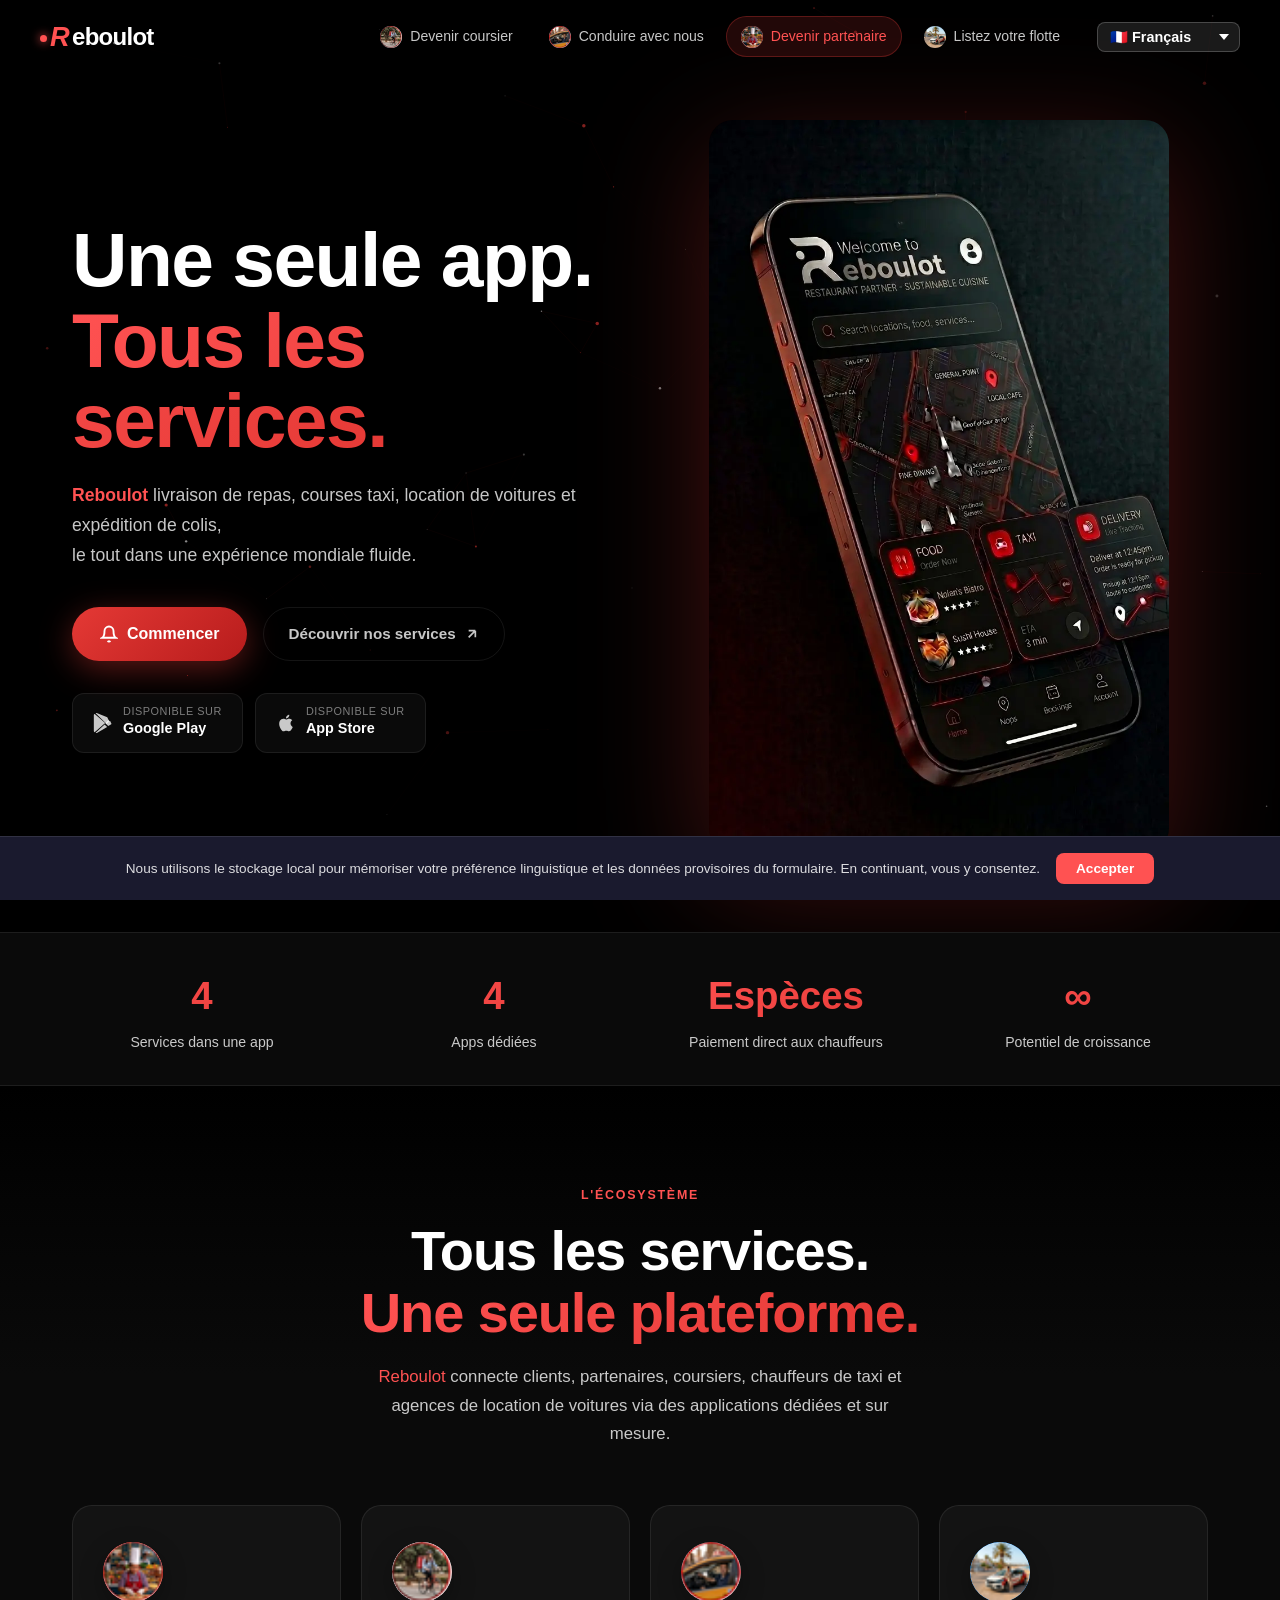
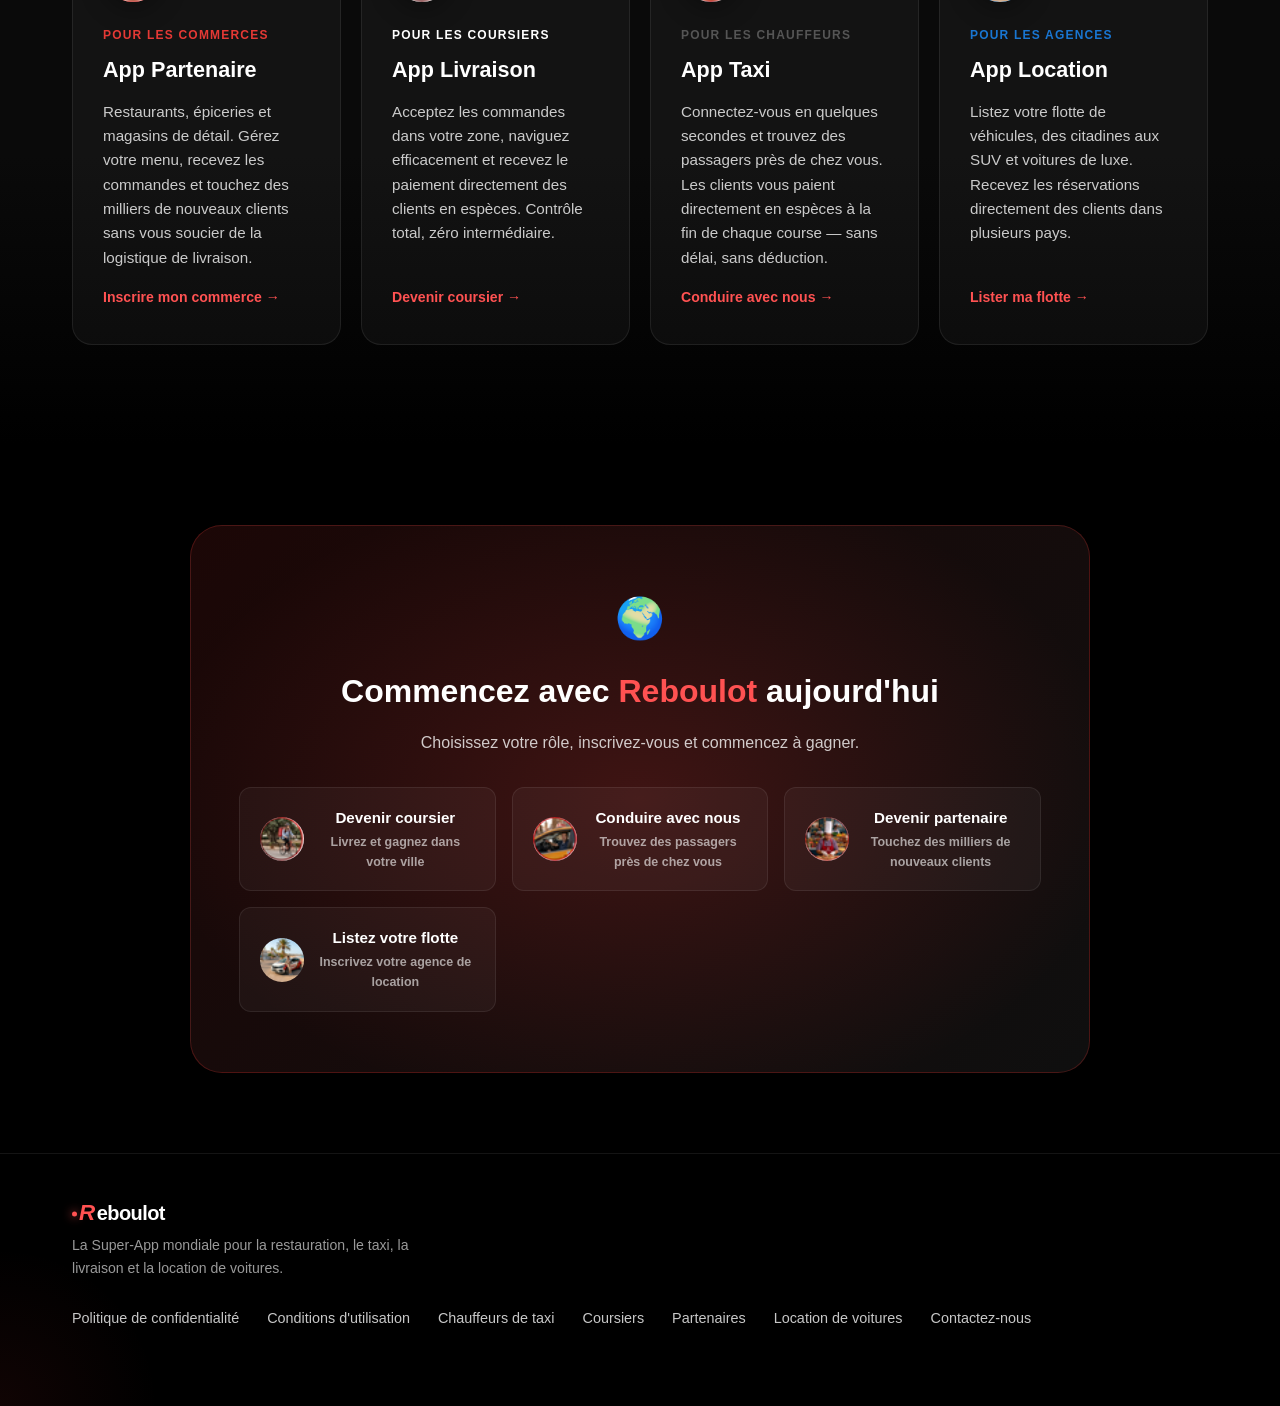
==== index.html @ 16edd92e "initial" ====
<!DOCTYPE html>
<html lang="fr" dir="ltr">

<head>
    <script>
        (function() {
            const urlParams = new URLSearchParams(window.location.search);
            const urlLang = urlParams.get('lang');
            const lang = urlLang || localStorage.getItem('reboulot_lang') || 'fr';
            document.documentElement.lang = lang;
            document.documentElement.dir = lang === 'ar' ? 'rtl' : 'ltr';
        })();
    </script>
    <meta charset="UTF-8" />
    <meta name="viewport" content="width=device-width, initial-scale=1.0" />
    <title data-i18n="page_title_index">Reboulot Food, Taxi, Delivery &amp; Car Rental Super-App</title>
    <meta name="description" data-i18n="meta_desc_index"
        content="Reboulot The global super-app for food delivery, taxi rides, car rental and parcel shipping. Join as a driver, partner or rental agency today." />
    <meta name="keywords" content="Reboulot, super app, food delivery, taxi, car rental, shipping, driver, partner, rental agency" />
    <meta property="og:title" data-i18n="page_title_index" content="Reboulot Food, Taxi, Delivery &amp; Car Rental Super-App" />
    <meta property="og:description" data-i18n="meta_desc_index" content="The global super-app for food delivery, taxi rides, car rental and parcel shipping." />
    <meta property="og:type" content="website" />
    <link rel="preconnect" href="https://fonts.googleapis.com" />
    <link rel="preconnect" href="https://fonts.gstatic.com" crossorigin />
    <link
        href="https://fonts.googleapis.com/css2?family=Outfit:wght@300;400;500;600;700;800;900&family=Inter:wght@300;400;500;600&family=Tajawal:wght@300;400;500;700;800;900&display=swap"
        rel="stylesheet" />
    <link rel="stylesheet" href="style.css" />
    <link rel="icon" type="image/svg+xml" href="favicon.svg" />
    <link rel="canonical" href="https://reboulot.com/" />
    <link rel="alternate" hreflang="fr" href="https://reboulot.com/?lang=fr" />
    <link rel="alternate" hreflang="en" href="https://reboulot.com/?lang=en" />
    <link rel="alternate" hreflang="ar" href="https://reboulot.com/?lang=ar" />
    <link rel="alternate" hreflang="de" href="https://reboulot.com/?lang=de" />
    <link rel="alternate" hreflang="it" href="https://reboulot.com/?lang=it" />
    <link rel="alternate" hreflang="es" href="https://reboulot.com/?lang=es" />
    <link rel="alternate" hreflang="pl" href="https://reboulot.com/?lang=pl" />
    <link rel="alternate" hreflang="nl" href="https://reboulot.com/?lang=nl" />
    <link rel="alternate" hreflang="sv" href="https://reboulot.com/?lang=sv" />
    <link rel="alternate" hreflang="pt" href="https://reboulot.com/?lang=pt" />
    <meta property="og:image" content="https://reboulot.com/og-image.svg" />
    <meta name="twitter:card" content="summary_large_image" />
    <meta http-equiv="Content-Security-Policy" content="default-src 'self'; script-src 'self' https://unpkg.com 'unsafe-inline'; style-src 'self' https://fonts.googleapis.com https://unpkg.com 'unsafe-inline'; font-src 'self' https://fonts.gstatic.com; img-src 'self' data: https://*.tile.openstreetmap.org; connect-src 'self' https://registration-backend.dsridha.workers.dev; frame-src 'none'; object-src 'none'; base-uri 'self'" />
    <script type="application/ld+json">
    {
      "@context": "https://schema.org",
      "@type": "Organization",
      "name": "Reboulot",
      "description": "The global super-app for food delivery, taxi rides, car rental and parcel shipping.",
      "url": "https://reboulot.com/",
      "sameAs": []
    }
    </script>
</head>

<body>
  <div id="cookie-banner" class="cookie-banner" role="dialog" aria-label="Cookie consent">
    <span data-i18n="cookie_text">We use localStorage to remember your language preference and draft form data. By continuing, you consent to this.</span>
    <button id="cookie-accept" class="cookie-btn" data-i18n="cookie_btn">Accept</button>
  </div>
    <canvas id="bg-canvas" aria-hidden="true"></canvas>

    <!-- Navbar -->
    <nav class="navbar" id="navbar">
        <div class="nav-inner">
            <div class="nav-logo">
                <span class="logo-dot"></span><span class="logo-r">R</span><span class="logo-rest">eboulot</span>
            </div>

            <div class="nav-links" id="nav-links">
                <a href="register-delivery.html" class="nav-link">
                    <img src="icon_delivery_real.webp" alt="Courier icon" class="nav-icon"> <span data-i18n="nav_courier">Become a
                        Courier</span>
                </a>
                <a href="register-taxi.html" class="nav-link">
                    <img src="icon_taxi_real.webp" alt="Taxi icon" class="nav-icon"> <span data-i18n="nav_driver">Drive with
                        Us</span>
                </a>
                <a href="register-partner.html" class="nav-link nav-link-cta">
                    <img src="icon_partner_real.webp" alt="Partner icon" class="nav-icon"> <span data-i18n="nav_partner">Partner
                        with Us</span>
                </a>
                <a href="register-car-rental.html" class="nav-link">
                    <img src="icon_car_rental_real.webp" alt="Car Rental icon" class="nav-icon"> <span data-i18n="nav_carrental">List Your Fleet</span>
                </a>
                <select id="lang-select" class="lang-select"></select>
            </div>

            <button class="nav-hamburger" id="nav-hamburger" aria-label="Toggle menu">
                <span></span><span></span><span></span>
            </button>
        </div>
        <div class="nav-mobile" id="nav-mobile">
            <a href="register-delivery.html"><img src="icon_delivery_real.webp" alt="Courier icon" class="nav-icon"> <span
                    data-i18n="nav_courier">Become a Courier</span></a>
            <a href="register-taxi.html"><img src="icon_taxi_real.webp" alt="Taxi icon" class="nav-icon"> <span
                    data-i18n="nav_driver">Drive with Us</span></a>
            <a href="register-partner.html"><img src="icon_partner_real.webp" alt="Partner icon" class="nav-icon"> <span
                    data-i18n="nav_partner">Partner with Us</span></a>
            <a href="register-car-rental.html"><img src="icon_car_rental_real.webp" alt="Car Rental icon" class="nav-icon"> <span
                    data-i18n="nav_carrental">List Your Fleet</span></a>
            <div class="lang-mobile-bar">
                <select id="lang-select-mobile" class="lang-select"></select>
            </div>
        </div>
    </nav>

    <!-- Hero -->
    <section class="hero" id="hero">
        <div class="hero-content">
            <h1 class="hero-title">
                <span data-i18n="hero_title1">One App.</span><br />
                <span class="gradient-text" data-i18n="hero_title2">Every Service.</span>
            </h1>
            <p class="hero-subtitle" data-i18n="hero_sub">
                <strong>Reboulot</strong> food delivery, taxi rides, car rental &amp; parcel shipping,<br class="break-lg" />
                all in one seamless global experience.
            </p>

            <div class="cta-group">
                <a href="#join" class="btn-primary">
                    <svg width="18" height="18" viewBox="0 0 24 24" fill="none" stroke="currentColor"
                        stroke-width="2.5">
                        <path d="M18 8A6 6 0 006 8c0 7-3 9-3 9h18s-3-2-3-9" />
                        <path d="M13.73 21a2 2 0 01-3.46 0" />
                    </svg>
                    <span data-i18n="hero_cta1">Get Started</span>
                </a>
                <a href="#services" class="btn-ghost">
                    <span data-i18n="hero_cta2">Explore Services</span>
                    <svg width="16" height="16" viewBox="0 0 24 24" fill="none" stroke="currentColor"
                        stroke-width="2.5">
                        <path d="M7 17L17 7M17 7H7M17 7v10" />
                    </svg>
                </a>
            </div>

            <div class="store-badges">
                <div class="store-badge coming">
                    <svg width="20" height="20" viewBox="0 0 24 24" fill="currentColor">
                        <path
                            d="M3.18 23.76c.3.17.63.24.97.24.34 0 .69-.09 1.01-.28L17 16.94l-3.07-3.07-10.75 9.89zM21.4 10.63l-3.13-1.8-3.43 3.43 3.43 3.43 3.14-1.82c.9-.52.9-1.72 0-2.24z" />
                        <path d="M2.04 1.26A1.02 1.02 0 001 2.3v19.4c0 .65.37 1.2.9 1.5L14.63 12 2.04 1.26z" />
                        <path
                            d="M17.1 5.03L5.16.28C4.84.09 4.5 0 4.15 0c-.34 0-.67.07-.97.24L16.34 13.06 19.41 10l-2.31-4.97z" />
                    </svg>
                    <div><small data-i18n="hero_store">Available on</small><strong>Google Play</strong></div>
                </div>
                <div class="store-badge coming">
                    <svg width="20" height="20" viewBox="0 0 24 24" fill="currentColor">
                        <path
                            d="M18.71 19.5c-.83 1.24-1.71 2.45-3.05 2.47-1.34.03-1.77-.79-3.29-.79-1.53 0-2 .77-3.27.82-1.31.05-2.3-1.32-3.14-2.53C4.25 17 2.94 12.45 4.7 9.39c.87-1.52 2.43-2.48 4.12-2.51 1.28-.02 2.5.87 3.29.87.78 0 2.26-1.07 3.8-.91.65.03 2.47.26 3.64 1.98-.09.06-2.17 1.28-2.15 3.81.03 3.02 2.65 4.03 2.68 4.04-.03.07-.42 1.44-1.38 2.83M13 3.5c.73-.83 1.94-1.46 2.94-1.5.13 1.17-.34 2.35-1.04 3.19-.69.85-1.83 1.51-2.95 1.42-.15-1.15.41-2.35 1.05-3.11z" />
                    </svg>
                    <div><small data-i18n="hero_store">Available on</small><strong>App Store</strong></div>
                </div>
            </div>
        </div>

        <div class="hero-visual">
            <div class="hero-mockup-wrap">
                <img src="app_mockup.webp" alt="Reboulot App" class="hero-mockup-img" loading="eager" />
                <div class="phone-glow"></div>
            </div>
        </div>
    </section>

    <!-- Stats Bar -->
    <div class="stats-bar">
        <div class="stats-inner">
            <div class="stat-item">
                <div class="stat-number" data-i18n="stat_1_val">4</div>
                <div class="stat-label" data-i18n="stat_1_lbl">Services in One App</div>
            </div>
            <div class="stat-item">
                <div class="stat-number" data-i18n="stat_2_val">4</div>
                <div class="stat-label" data-i18n="stat_2_lbl">Dedicated Apps</div>
            </div>
            <div class="stat-item">
                <div class="stat-number" data-i18n="stat_3_val">Cash</div>
                <div class="stat-label" data-i18n="stat_3_lbl">Direct Payment to Drivers</div>
            </div>
            <div class="stat-item">
                <div class="stat-number" data-i18n="stat_4_val">∞</div>
                <div class="stat-label" data-i18n="stat_4_lbl">Growth Potential</div>
            </div>
        </div>
    </div>

    <!-- Services Section -->
    <section class="services" id="services">
        <div class="section-inner">
            <div class="section-label" data-i18n="eco_label">The Ecosystem</div>
            <h2 class="section-title"><span data-i18n="eco_title1">All Services.</span><br /><span
                    class="gradient-text" data-i18n="eco_title2">One Platform.</span></h2>
            <p class="section-subtitle" data-i18n="eco_sub">Reboulot connects customers, partners, couriers, taxi drivers and car rental agencies
                through dedicated, purpose-built applications.</p>

            <div class="services-grid">
                <div class="service-block" id="svc-partner">
                    <div class="service-icon-wrap">
                        <img src="icon_partner_real.webp" alt="Reboulot Partner App" class="service-icon-img" loading="lazy">
                    </div>
                    <div class="service-tag" data-i18n="eco_tag_partner">For Businesses</div>
                    <h3 data-i18n="eco_app_partner">Partner App</h3>
                    <p data-i18n="eco_desc_partner">Restaurants, grocery stores and retail shops. Manage your menu,
                        receive orders and reach thousands of new customers without worrying about delivery logistics.
                    </p>
                    <a href="register-partner.html" class="service-cta" data-i18n="eco_cta_partner">Register your store
                        →</a>
                </div>

                <div class="service-block" id="svc-delivery">
                    <div class="service-icon-wrap">
                        <img src="icon_delivery_real.webp" alt="Reboulot Delivery App" class="service-icon-img" loading="lazy">
                    </div>
                    <div class="service-tag" data-i18n="eco_tag_courier">For Couriers</div>
                    <h3 data-i18n="eco_app_courier">Delivery App</h3>
                    <p data-i18n="eco_desc_courier">Accept delivery orders in your zone, navigate efficiently and
                        collect payment directly from customers in cash. Full control, zero middleman.</p>
                    <a href="register-delivery.html" class="service-cta" data-i18n="eco_cta_courier">Become a courier
                        →</a>
                </div>

                <div class="service-block" id="svc-taxi">
                    <div class="service-icon-wrap">
                        <img src="icon_taxi_real.webp" alt="Reboulot Taxi App" class="service-icon-img" loading="lazy">
                    </div>
                    <div class="service-tag" data-i18n="eco_tag_taxi">For Drivers</div>
                    <h3 data-i18n="eco_app_taxi">Taxi App</h3>
                    <p data-i18n="eco_desc_taxi">Go online in seconds and connect with passengers nearby. Riders pay you
                        directly in cash at the end of each trip no delays, no deductions.</p>
                    <a href="register-taxi.html" class="service-cta" data-i18n="eco_cta_taxi">Drive with us →</a>
                </div>

                <div class="service-block" id="svc-car-rental">
                    <div class="service-icon-wrap">
                        <img src="icon_car_rental_real.webp" alt="Reboulot Rental App" class="service-icon-img" loading="lazy">
                    </div>
                    <div class="service-tag" data-i18n="eco_tag_carrental">For Agencies</div>
                    <h3 data-i18n="eco_app_carrental">Rental App</h3>
                    <p data-i18n="eco_desc_carrental">List your fleet of vehicles from city cars to SUVs and luxury. Receive bookings directly from customers across multiple countries.</p>
                    <a href="register-car-rental.html" class="service-cta" data-i18n="eco_cta_carrental">List your fleet →</a>
                </div>
            </div>
        </div>
    </section>



    <!-- Join Section -->
    <section class="notify-section" id="join">
        <div class="notify-card">
            <div class="notify-glow"></div>
            <div class="notify-content">
                <div class="notify-icon">🌍</div>
                <h2 data-i18n="join_title">Start with Reboulot Today</h2>
                <p data-i18n="join_sub">Choose your role and register now to get access to the platform and start
                    earning.</p>
                <div class="pre-prod-options">
                    <a href="register-delivery.html" class="pre-prod-btn delivery">
                        <img src="icon_delivery_real.webp" alt="" class="pp-img" loading="lazy">
                        <div>
                            <div class="pp-text" data-i18n="nav_courier">Become a Courier</div>
                            <div class="pp-sub" data-i18n="join_d_sub">Deliver &amp; earn in your city</div>
                        </div>
                    </a>
                    <a href="register-taxi.html" class="pre-prod-btn taxi">
                        <img src="icon_taxi_real.webp" alt="" class="pp-img" loading="lazy">
                        <div>
                            <div class="pp-text" data-i18n="nav_driver">Drive with Us</div>
                            <div class="pp-sub" data-i18n="join_t_sub">Connect with passengers nearby</div>
                        </div>
                    </a>
                    <a href="register-partner.html" class="pre-prod-btn partner">
                        <img src="icon_partner_real.webp" alt="" class="pp-img" loading="lazy">
                        <div>
                            <div class="pp-text" data-i18n="nav_partner">Partner / Store</div>
                            <div class="pp-sub" data-i18n="join_p_sub">Reach thousands of new customers</div>
                        </div>
                    </a>
                    <a href="register-car-rental.html" class="pre-prod-btn car-rental">
                        <img src="icon_car_rental_real.webp" alt="" class="pp-img" loading="lazy">
                        <div>
                            <div class="pp-text" data-i18n="nav_carrental">List Your Fleet</div>
                            <div class="pp-sub" data-i18n="join_cr_sub">Register your rental agency</div>
                        </div>
                    </a>
                </div>
            </div>
        </div>
    </section>

    <!-- Footer -->
    <footer class="footer">
        <div class="footer-inner">
            <div class="footer-brand">
                <div class="nav-logo">
                    <span class="logo-dot"></span><span class="logo-r">R</span><span class="logo-rest">eboulot</span>
                </div>
                <p class="footer-tagline" data-i18n="footer_tagline">The Global Super-App for Food, Taxi, Delivery &amp; Car Rental.
                </p>
            </div>
            <div class="footer-links">
                <a href="privacy-policy.html" data-i18n="f_link_privacy">Privacy Policy</a>
                <a href="terms-of-service.html" data-i18n="f_link_terms">Terms of Service</a>
                <a href="register-taxi.html" data-i18n="f_link_taxi">Taxi Drivers</a>
                <a href="register-delivery.html" data-i18n="f_link_couriers">Couriers</a>
                <a href="register-partner.html" data-i18n="f_link_partners">Partners</a>
                <a href="register-car-rental.html" data-i18n="f_link_carrental">Car Rental</a>
                <a href="mailto:support@reboulot.com" data-i18n="f_link_contact">Contact Us</a>
            </div>

        </div>
    </footer>

    <script src="i18n.js"></script>
    <script src="main.js"></script>
</body>

</html>
---- style.css ----
/* === DESIGN TOKENS === */
:root {
  --brand: #E53935;
  --brand-light: #FF5252;
  --brand-dark: #B71C1C;
  --accent: #E53935;
  --white: #FFFFFF;
  --danger: #EF4444;
  --bg: #000000;
  --bg2: #0A0A0A;
  --bg3: #111111;
  --surface: rgba(255,255,255,0.04);
  --surface-hover: rgba(255,255,255,0.07);
  --border: rgba(255,255,255,0.08);
  --border-hover: rgba(255,255,255,0.15);
  --text: #FFFFFF;
  --text-muted: rgba(255,255,255,0.78);
  --text-faint: rgba(255,255,255,0.6);
  --radius: 20px;
  --radius-sm: 12px;
  --shadow: 0 25px 60px rgba(0,0,0,0.5);
  --glow: 0 0 60px rgba(229,57,53,0.35);
}

/* === RESET === */
*, *::before, *::after { box-sizing: border-box; margin: 0; padding: 0; }
html { scroll-behavior: smooth; }
body {
  background: var(--bg);
  color: var(--text);
  font-family: 'Inter', sans-serif;
  overflow-x: hidden;
  line-height: 1.6;
}

#bg-canvas {
  position: fixed;
  inset: 0;
  z-index: 0;
  pointer-events: none;
}

/* === UTILITY === */
.gradient-text {
  background: linear-gradient(135deg, var(--brand-light), var(--accent));
  -webkit-background-clip: text;
  -webkit-text-fill-color: transparent;
  background-clip: text;
}

/* === NAVBAR === */
.nav-links {
  display: flex;
  align-items: center;
  gap: 8px;
}
.nav-link {
  color: var(--text-muted);
  text-decoration: none;
  font-size: 0.88rem;
  font-weight: 500;
  padding: 8px 14px;
  border-radius: 999px;
  transition: color 0.2s, background 0.2s;
}
.nav-link:hover {
  color: var(--text);
  background: var(--surface);
}
.nav-link-cta {
  background: rgba(229,57,53,0.15);
  border: 1px solid rgba(229,57,53,0.3);
  color: var(--brand-light);
}
.nav-link-cta:hover {
  background: rgba(229,57,53,0.25);
  color: var(--brand-light);
}
.nav-icon {
  width: 22px;
  height: 22px;
  object-fit: cover;
  border-radius: 50%;
  vertical-align: middle;
  margin-right: 4px;
}
.nav-hamburger {
  display: none;
  flex-direction: column;
  gap: 5px;
  background: none;
  border: none;
  cursor: pointer;
  padding: 4px;
}
.nav-hamburger span {
  display: block;
  width: 22px;
  height: 2px;
  background: var(--text-muted);
  border-radius: 2px;
  transition: 0.3s;
}
.nav-mobile {
  display: none;
  flex-direction: column;
  gap: 4px;
  padding: 12px 32px 16px;
  background: rgba(0,0,0,0.95);
  border-top: 1px solid var(--border);
}
.nav-mobile a {
  color: var(--text-muted);
  text-decoration: none;
  font-size: 0.95rem;
  font-weight: 500;
  padding: 10px 0;
  border-bottom: 1px solid var(--border);
}
.nav-mobile a:last-child { border-bottom: none; }
.nav-mobile.open { display: flex; }
.lang-mobile-bar {
  display: flex;
  align-items: center;
  justify-content: center;
  padding: 12px 0 4px;
  margin-top: 8px;
  border-top: 1px solid var(--border);
}
.lang-mobile-bar .lang-select {
  margin-left: 0;
  width: 100%;
  max-width: 200px;
}
@media (max-width: 820px) {
  .nav-links { display: none; }
  .nav-hamburger { display: flex; }
}
.navbar {
  position: fixed;
  top: 0; left: 0; right: 0;
  z-index: 100;
  padding: 16px 32px;
  transition: background 0.3s, backdrop-filter 0.3s;
}
.navbar.scrolled {
  background: rgba(0,0,0,0.9);
  backdrop-filter: blur(20px);
  border-bottom: 1px solid var(--border);
}
.nav-inner {
  max-width: 1200px;
  margin: 0 auto;
  display: flex;
  align-items: center;
  justify-content: space-between;
}
.nav-logo {
  display: flex;
  align-items: center;
  gap: 4px;
  text-decoration: none;
  font-family: 'Outfit', sans-serif;
  font-size: 1.5rem;
  font-weight: 800;
  letter-spacing: -0.03em;
  direction: ltr !important;
}

.nav-logo .logo-dot {
  width: 7px;
  height: 7px;
  background-color: var(--brand-light);
  border-radius: 50%;
  display: inline-block;
  margin-right: -1px;
  box-shadow: 0 0 10px var(--brand-light);
  transform: translateY(2px);
}

.nav-logo .logo-r {
  color: var(--brand-light);
  font-style: italic;
  font-weight: 900;
  font-size: 1.7rem;
  letter-spacing: -0.06em;
  line-height: 1;
}

.nav-logo .logo-rest {
  color: #ffffff;
  font-weight: 700;
  line-height: 1;
}

/* Footer specific logo scaling */
.footer .nav-logo {
  font-size: 1.25rem;
  gap: 3px;
}
.footer .nav-logo .logo-dot {
  width: 5px;
  height: 5px;
  transform: translateY(1.5px);
}
.footer .nav-logo .logo-r {
  font-size: 1.4rem;
}

@keyframes float {
  0%,100% { transform: translateY(0px); }
  50% { transform: translateY(-18px); }
}

@keyframes spin {
  to { transform: rotate(360deg); }
}

/* Reveal animations */
.reveal-hidden {
  opacity: 0;
  transform: translateY(30px);
  transition: opacity 0.6s ease, transform 0.6s ease;
}
.reveal-visible {
  opacity: 1 !important;
  transform: translateY(0) !important;
}

/* === HERO === */
.hero {
  position: relative;
  z-index: 1;
  min-height: 100vh;
  display: flex;
  align-items: center;
  padding: 120px 32px 80px;
  max-width: 1200px;
  margin: 0 auto;
  gap: 60px;
}
.hero-content { flex: 1; max-width: 580px; }
.hero-title {
  font-family: 'Outfit', sans-serif;
  font-size: clamp(2.8rem, 6vw, 5rem);
  font-weight: 900;
  line-height: 1.05;
  margin-bottom: 20px;
  letter-spacing: -0.02em;
}
.hero-subtitle {
  font-size: 1.1rem;
  color: var(--text-muted);
  margin-bottom: 36px;
  line-height: 1.7;
}
.hero-subtitle strong { color: var(--text); }

/* CTA */
.cta-group {
  display: flex;
  align-items: center;
  gap: 16px;
  flex-wrap: wrap;
  margin-bottom: 32px;
}
.btn-primary {
  display: inline-flex;
  align-items: center;
  gap: 9px;
  background: linear-gradient(135deg, var(--brand), var(--brand-dark));
  color: white;
  font-weight: 700;
  font-size: 1rem;
  padding: 14px 28px;
  border-radius: 999px;
  text-decoration: none;
  transition: transform 0.2s, box-shadow 0.2s;
  box-shadow: 0 8px 32px rgba(229,57,53,0.4);
}
.btn-primary:hover {
  transform: translateY(-2px);
  box-shadow: 0 14px 40px rgba(229,57,53,0.6);
}
.btn-ghost {
  display: inline-flex;
  align-items: center;
  gap: 8px;
  color: var(--text-muted);
  font-weight: 600;
  font-size: 0.95rem;
  text-decoration: none;
  border: 1px solid var(--border);
  padding: 14px 24px;
  border-radius: 999px;
  transition: color 0.2s, border-color 0.2s, transform 0.2s;
}
.btn-ghost:hover {
  color: var(--text);
  border-color: rgba(255,255,255,0.2);
  transform: translateY(-2px);
}

/* Store Badges */
.store-badges { display: flex; gap: 12px; flex-wrap: wrap; }
.store-badge {
  display: flex;
  align-items: center;
  gap: 10px;
  padding: 12px 20px;
  background: var(--surface);
  border: 1px solid var(--border);
  border-radius: var(--radius-sm);
  color: var(--text-muted);
  transition: background 0.2s;
}
.store-badge.coming { opacity: 0.7; cursor: default; }
.store-badge div { display: flex; flex-direction: column; }
.store-badge small { font-size: 0.68rem; opacity: 0.6; line-height: 1; text-transform: uppercase; letter-spacing: 0.05em; }
.store-badge strong { font-size: 0.9rem; color: var(--text); }

/* === HERO MOCKUP === */
.hero-visual {
  flex: 1;
  display: flex;
  justify-content: center;
  align-items: center;
  position: relative;
}
.hero-mockup-wrap {
  position: relative;
  display: flex;
  justify-content: center;
  align-items: center;
  animation: float 5s ease-in-out infinite;
}
.hero-mockup-img {
  width: 100%;
  max-width: 460px;
  border-radius: 24px;
  filter: drop-shadow(0 30px 60px rgba(229,57,53,0.3));
  position: relative;
  z-index: 2;
}
.phone-glow {
  position: absolute;
  inset: -40px;
  background: radial-gradient(ellipse at center, rgba(229,57,53,0.25) 0%, transparent 65%);
  z-index: 1;
  pointer-events: none;
  filter: blur(20px);
}
/* === STATS BAR === */
.stats-bar {
  position: relative; z-index: 1;
  background: var(--bg2);
  border-top: 1px solid var(--border);
  border-bottom: 1px solid var(--border);
}
.stats-inner {
  max-width: 1200px;
  margin: 0 auto;
  padding: 32px;
  display: grid;
  grid-template-columns: repeat(auto-fit, minmax(180px, 1fr));
  gap: 32px;
  text-align: center;
}
.stat-item {}
.stat-number {
  font-family: 'Outfit', sans-serif;
  font-size: 2.4rem;
  font-weight: 900;
  background: linear-gradient(135deg, var(--brand-light), var(--accent));
  -webkit-background-clip: text;
  -webkit-text-fill-color: transparent;
  background-clip: text;
}
.stat-label { font-size: 0.88rem; color: var(--text-muted); margin-top: 4px; }

/* === SHARED SECTIONS === */
section { position: relative; z-index: 1; }
.section-inner {
  max-width: 1200px;
  margin: 0 auto;
  padding: 100px 32px;
  text-align: center;
}
.section-label {
  font-size: 0.78rem;
  font-weight: 700;
  letter-spacing: 0.14em;
  text-transform: uppercase;
  color: var(--brand-light);
  margin-bottom: 14px;
}
.section-title {
  font-family: 'Outfit', sans-serif;
  font-size: clamp(2rem, 4.5vw, 3.5rem);
  font-weight: 900;
  line-height: 1.1;
  letter-spacing: -0.02em;
  margin-bottom: 20px;
}
.section-subtitle {
  font-size: 1.05rem;
  color: var(--text-muted);
  max-width: 560px;
  margin: 0 auto 56px;
  line-height: 1.7;
}

/* === SERVICES GRID === */
.services { background: linear-gradient(180deg, transparent, var(--bg2) 30%, var(--bg2) 70%, transparent); }
.services-grid { display: grid; grid-template-columns: repeat(auto-fit, minmax(260px, 1fr)); gap: 20px; text-align: left; }
.service-block {
  background: var(--surface);
  border: 1px solid var(--border);
  border-radius: var(--radius);
  padding: 36px 30px;
  display: flex;
  flex-direction: column;
  transition: transform 0.4s cubic-bezier(0.16,1,0.3,1), background 0.4s, border-color 0.4s, box-shadow 0.4s;
  cursor: default;
  position: relative;
  overflow: hidden;
}
.service-block::before {
  content: '';
  position: absolute;
  top: 0; left: 0; right: 0;
  height: 2px;
  background: linear-gradient(90deg, transparent, var(--c1, var(--brand)), transparent);
  opacity: 0;
  transition: opacity 0.4s;
}
.service-block:hover { transform: translateY(-8px); background: var(--surface-hover); border-color: rgba(255,255,255,0.12); box-shadow: 0 24px 56px rgba(0,0,0,0.4); }
.service-block:hover::before { opacity: 1; }
.service-icon-wrap {
  width: 60px; height: 60px;
  border-radius: 50%;
  background: linear-gradient(135deg, var(--c1), var(--c2));
  display: flex; align-items: center; justify-content: center;
  font-size: 1.8rem;
  margin-bottom: 24px;
  box-shadow: 0 8px 24px rgba(0,0,0,0.3);
  overflow: hidden;
}
.service-icon-img {
  width: 100%;
  height: 100%;
  object-fit: cover;
  border-radius: 50%;
}
.service-tag { font-size: 0.75rem; font-weight: 700; letter-spacing: 0.1em; text-transform: uppercase; color: var(--c1); margin-bottom: 8px; }
.service-block h3 { font-family: 'Outfit', sans-serif; font-size: 1.35rem; font-weight: 800; margin-bottom: 12px; color: var(--text); }
.service-block > p { font-size: 0.95rem; color: var(--text-muted); line-height: 1.6; flex-grow: 1; margin-bottom: 16px; }
#svc-partner { --c1: #E53935; --c2: #FF5252; }
#svc-delivery { --c1: #ffffff; --c2: #aaaaaa; }
#svc-taxi { --c1: #555555; --c2: #888888; }
#svc-car-rental { --c1: #1976D2; --c2: #42A5F5; }
.service-cta {
  font-size: 0.88rem;
  font-weight: 700;
  color: var(--brand-light);
  text-decoration: none;
  transition: color 0.2s;
}
.service-cta:hover { color: var(--accent); }

/* === PRE-PRODUCTION SECTION === */
.notify-section { padding: 80px 32px; position: relative; z-index: 1; }
.notify-card {
  max-width: 900px;
  margin: 0 auto;
  background: linear-gradient(135deg, rgba(229,57,53,0.12), rgba(255,255,255,0.06));
  border: 1px solid rgba(229,57,53,0.25);
  border-radius: 32px;
  padding: 60px 48px;
  text-align: center;
  position: relative;
  overflow: hidden;
}
.notify-glow { position: absolute; inset: -80px; background: radial-gradient(ellipse at 50% 50%, rgba(229,57,53,0.2), transparent 65%); pointer-events: none; }
.notify-content { position: relative; z-index: 2; }
.notify-icon { font-size: 2.5rem; margin-bottom: 16px; }
.notify-card h2 { font-family: 'Outfit', sans-serif; font-size: 2rem; font-weight: 900; margin-bottom: 12px; }
.notify-card > .notify-content > p { color: var(--text-muted); font-size: 1rem; margin-bottom: 32px; }

/* Pre-prod options */
.pre-prod-options { display: grid; grid-template-columns: repeat(auto-fit, minmax(220px, 1fr)); gap: 16px; margin-top: 24px; }
.pre-prod-btn {
  display: flex; align-items: center; gap: 12px;
  background: var(--surface);
  border: 1px solid var(--border);
  border-radius: var(--radius-sm);
  padding: 18px 20px;
  text-decoration: none;
  color: var(--text);
  font-weight: 600;
  transition: transform 0.25s, background 0.25s, border-color 0.25s, box-shadow 0.25s;
}
.pre-prod-btn:hover { transform: translateY(-4px); background: var(--surface-hover); }
.pp-img {
  width: 44px;
  height: 44px;
  object-fit: cover;
  border-radius: 50%;
  flex-shrink: 0;
}
.pp-text { font-size: 0.95rem; font-weight: 600; }
.pp-sub { font-size: 0.78rem; color: var(--text-faint); margin-top: 2px; }
.pre-prod-btn.delivery:hover { border-color: var(--white); box-shadow: 0 8px 24px rgba(255,255,255,0.2); }
.pre-prod-btn.taxi:hover { border-color: var(--accent); box-shadow: 0 8px 24px rgba(255,255,255,0.2); }
.pre-prod-btn.partner:hover { border-color: var(--brand-light); box-shadow: 0 8px 24px rgba(229,57,53,0.2); }
.pre-prod-btn.car-rental:hover { border-color: #1976D2; box-shadow: 0 8px 24px rgba(25,118,210,0.2); }

.lang-select {
  background: rgba(255, 255, 255, 0.1);
  border: 1px solid rgba(255, 255, 255, 0.2);
  color: #fff;
  padding: 6px 28px 6px 12px;
  border-radius: 8px;
  font-family: inherit;
  font-size: 0.9rem;
  font-weight: 600;
  cursor: pointer;
  transition: all 0.2s;
  margin-left: 15px;
  appearance: none;
  -webkit-appearance: none;
  -moz-appearance: none;
  background-image: url("data:image/svg+xml,%3Csvg xmlns='http://www.w3.org/2000/svg' width='10' height='6' fill='white'%3E%3Cpath d='M0 0l5 6 5-6z'/%3E%3C/svg%3E");
  background-repeat: no-repeat;
  background-position: right 10px center;
  background-size: 10px 6px;
}
.lang-select:hover {
  background: rgba(255, 255, 255, 0.2);
}
.lang-select option {
  background: #222;
  color: #fff;
}

/* RTL Support */
[dir="rtl"] {
  font-family: 'Tajawal', 'Inter', 'Outfit', sans-serif;
}
[dir="rtl"] .nav-icon {
  margin-right: 0;
  margin-left: 4px;
}
[dir="rtl"] .lang-select {
  margin-left: 0;
  margin-right: 15px;
}
[dir="rtl"] .benefit-icon {
  margin-right: 0;
  margin-left: 16px;
}
[dir="rtl"] .service-cta {
  display: inline-block;
}
[dir="rtl"] .form-group input, 
[dir="rtl"] .form-group select {
  text-align: right;
}
[dir="rtl"] .map-instruction {
  text-align: right;
}
[dir="rtl"] .back-link {
  display: inline-block;
}
[dir="rtl"] .nav-mobile a {
  text-align: right;
}
[dir="rtl"] .lang-mobile-bar .lang-select {
  margin-right: 0;
}
/* === FOOTER === */
.footer { position: relative; z-index: 1; border-top: 1px solid var(--border); }
.footer-inner { max-width: 1200px; margin: 0 auto; padding: 48px 32px; }
.footer-brand { display: flex; flex-direction: column; gap: 10px; margin-bottom: 28px; }
.footer-tagline { font-size: 0.88rem; color: var(--text-faint); max-width: 380px; }
.footer-links { display: flex; gap: 28px; flex-wrap: wrap; margin-bottom: 28px; }
.footer-links a { color: var(--text-muted); text-decoration: none; font-size: 0.9rem; font-weight: 500; transition: color 0.2s; }
.footer-links a:hover { color: var(--text); }
/* === RESPONSIVE === */
@media (max-width: 900px) {
  .hero { flex-direction: column; padding-top: 100px; text-align: center; gap: 48px; }
  .hero-content { max-width: 100%; }
  .cta-group { justify-content: center; }
  .store-badges { justify-content: center; }
  .break-lg { display: none; }
  .hero-visual { order: -1; }
  .stats-inner { grid-template-columns: repeat(2, 1fr); }
}
@media (max-width: 560px) {
  .navbar { padding: 14px 20px; }
  .section-inner { padding: 70px 20px; }
  .notify-card { padding: 36px 24px; }
  .form-row { flex-direction: column; }
  .footer-links { gap: 16px; }
  .services-grid { grid-template-columns: 1fr; }
  .stats-inner { grid-template-columns: 1fr 1fr; gap: 20px; }
}

/* ==========================================================================
   I. GLOBAL ENHANCEMENTS
   ========================================================================== */

/* Custom Scrollbar */
::-webkit-scrollbar {
  width: 10px;
  height: 10px;
}
::-webkit-scrollbar-track {
  background: var(--bg);
}
::-webkit-scrollbar-thumb {
  background: rgba(255,255,255,0.2);
  border-radius: 5px;
}
::-webkit-scrollbar-thumb:hover {
  background: rgba(229,57,53,0.5);
}

/* Global Focus Outline */
*:focus-visible {
  outline: 2px solid var(--brand);
  outline-offset: 2px;
}

/* Spinner */
.spinner {
  display: inline-block;
  width: 16px;
  height: 16px;
  border: 2px solid rgba(255,255,255,0.3);
  border-top-color: #fff;
  border-radius: 50%;
  animation: spin 0.6s linear infinite;
  vertical-align: middle;
  margin-right: 6px;
}

/* ==========================================================================
   II. LEGAL PAGES (Privacy, Terms)
   ========================================================================== */

.legal-section {
  padding: 140px 24px 80px;
  min-height: 100vh;
}

.legal-container {
  max-width: 760px;
  margin: 0 auto;
}

.legal-container h1 {
  font-family: 'Outfit', sans-serif;
  font-size: clamp(2rem, 5vw, 3rem);
  font-weight: 800;
  margin-bottom: 8px;
}

.legal-date {
  color: var(--text-muted);
  font-size: 0.9rem;
  margin-bottom: 40px;
}

.legal-block {
  margin-bottom: 32px;
}

.legal-block h2 {
  font-family: 'Outfit', sans-serif;
  font-size: 1.3rem;
  font-weight: 700;
  margin-bottom: 12px;
  color: var(--brand-light);
}

.legal-block p {
  line-height: 1.7;
  color: var(--text-muted);
}

/* Consent Checkbox */
.consent-group {
  margin: 20px 0;
}

.consent-group label {
  display: flex;
  align-items: flex-start;
  gap: 10px;
  font-size: 0.9rem;
  color: var(--text-muted);
  cursor: pointer;
}

.consent-group input[type="checkbox"] {
  width: 18px;
  height: 18px;
  margin-top: 2px;
  accent-color: var(--brand);
  flex-shrink: 0;
}

.consent-group a {
  color: var(--brand-light);
  text-decoration: underline;
}

/* Success Modal */
.modal-overlay {
  position: fixed;
  top: 0;
  left: 0;
  width: 100vw;
  height: 100vh;
  background: rgba(0,0,0,0.6);
  backdrop-filter: blur(4px);
  z-index: 9999;
  display: flex;
  align-items: center;
  justify-content: center;
  opacity: 0;
  transition: opacity 0.3s ease;
}
.modal-content {
  background: #111111;
  border: 1px solid rgba(255, 82, 82, 0.35);
  border-radius: 16px;
  padding: 32px;
  max-width: 400px;
  width: 90%;
  text-align: center;
  box-shadow: 0 20px 40px rgba(0,0,0,0.6);
  transform: scale(0.9);
  transition: transform 0.3s cubic-bezier(0.175, 0.885, 0.32, 1.275);
}
.modal-icon {
  width: 60px;
  height: 60px;
  background: rgba(255, 82, 82, 0.15);
  border-radius: 50%;
  display: flex;
  align-items: center;
  justify-content: center;
  margin: 0 auto 20px;
}
.modal-title {
  color: #fff;
  font-size: 1.5rem;
  margin-bottom: 12px;
  font-family: 'Outfit', sans-serif;
}
.modal-desc {
  color: rgba(255,255,255,0.7);
  font-size: 1rem;
  line-height: 1.5;
  margin-bottom: 24px;
}
.modal-btn {
  background: var(--brand-light);
  color: #fff;
  border: none;
  padding: 12px 24px;
  border-radius: 8px;
  font-size: 1rem;
  font-weight: 600;
  cursor: pointer;
  width: 100%;
  transition: background 0.2s;
}
.modal-btn:hover {
  background: var(--brand-dark);
}

/* ==========================================================================
   III. ERROR PAGES
   ========================================================================== */

.error-section {
  min-height: 100vh;
  display: flex;
  flex-direction: column;
  align-items: center;
  justify-content: center;
  padding: 120px 32px;
  text-align: center;
  position: relative;
  z-index: 1;
}

.error-code {
  font-family: 'Outfit', sans-serif;
  font-size: clamp(6rem, 15vw, 12rem);
  font-weight: 900;
  line-height: 1;
  margin-bottom: 20px;
  background: linear-gradient(135deg, var(--brand-light), var(--brand-dark));
  -webkit-background-clip: text;
  -webkit-text-fill-color: transparent;
  background-clip: text;
  text-shadow: 0 0 40px rgba(229, 57, 53, 0.3);
}

.error-title {
  font-family: 'Outfit', sans-serif;
  font-size: 2rem;
  font-weight: 700;
  margin-bottom: 16px;
}

.error-desc {
  font-size: 1.1rem;
  color: var(--text-muted);
  max-width: 500px;
  margin: 0 auto 40px;
  line-height: 1.6;
}

/* Cookie consent banner */
.cookie-banner {
  position: fixed;
  bottom: 0;
  left: 0;
  right: 0;
  z-index: 10000;
  background: #1a1a2e;
  border-top: 1px solid rgba(255,255,255,0.1);
  padding: 16px 24px;
  display: flex;
  align-items: center;
  justify-content: center;
  gap: 16px;
  flex-wrap: wrap;
  font-size: 0.85rem;
  color: rgba(255,255,255,0.85);
  transform: translateY(100%);
  transition: transform 0.4s ease;
}
.cookie-banner.show {
  transform: translateY(0);
}
.cookie-btn {
  background: var(--brand-light);
  color: #fff;
  border: none;
  padding: 8px 20px;
  border-radius: 8px;
  font-family: inherit;
  font-weight: 600;
  font-size: 0.85rem;
  cursor: pointer;
  white-space: nowrap;
  transition: background 0.2s;
}
.cookie-btn:hover {
  background: #c62828;
}
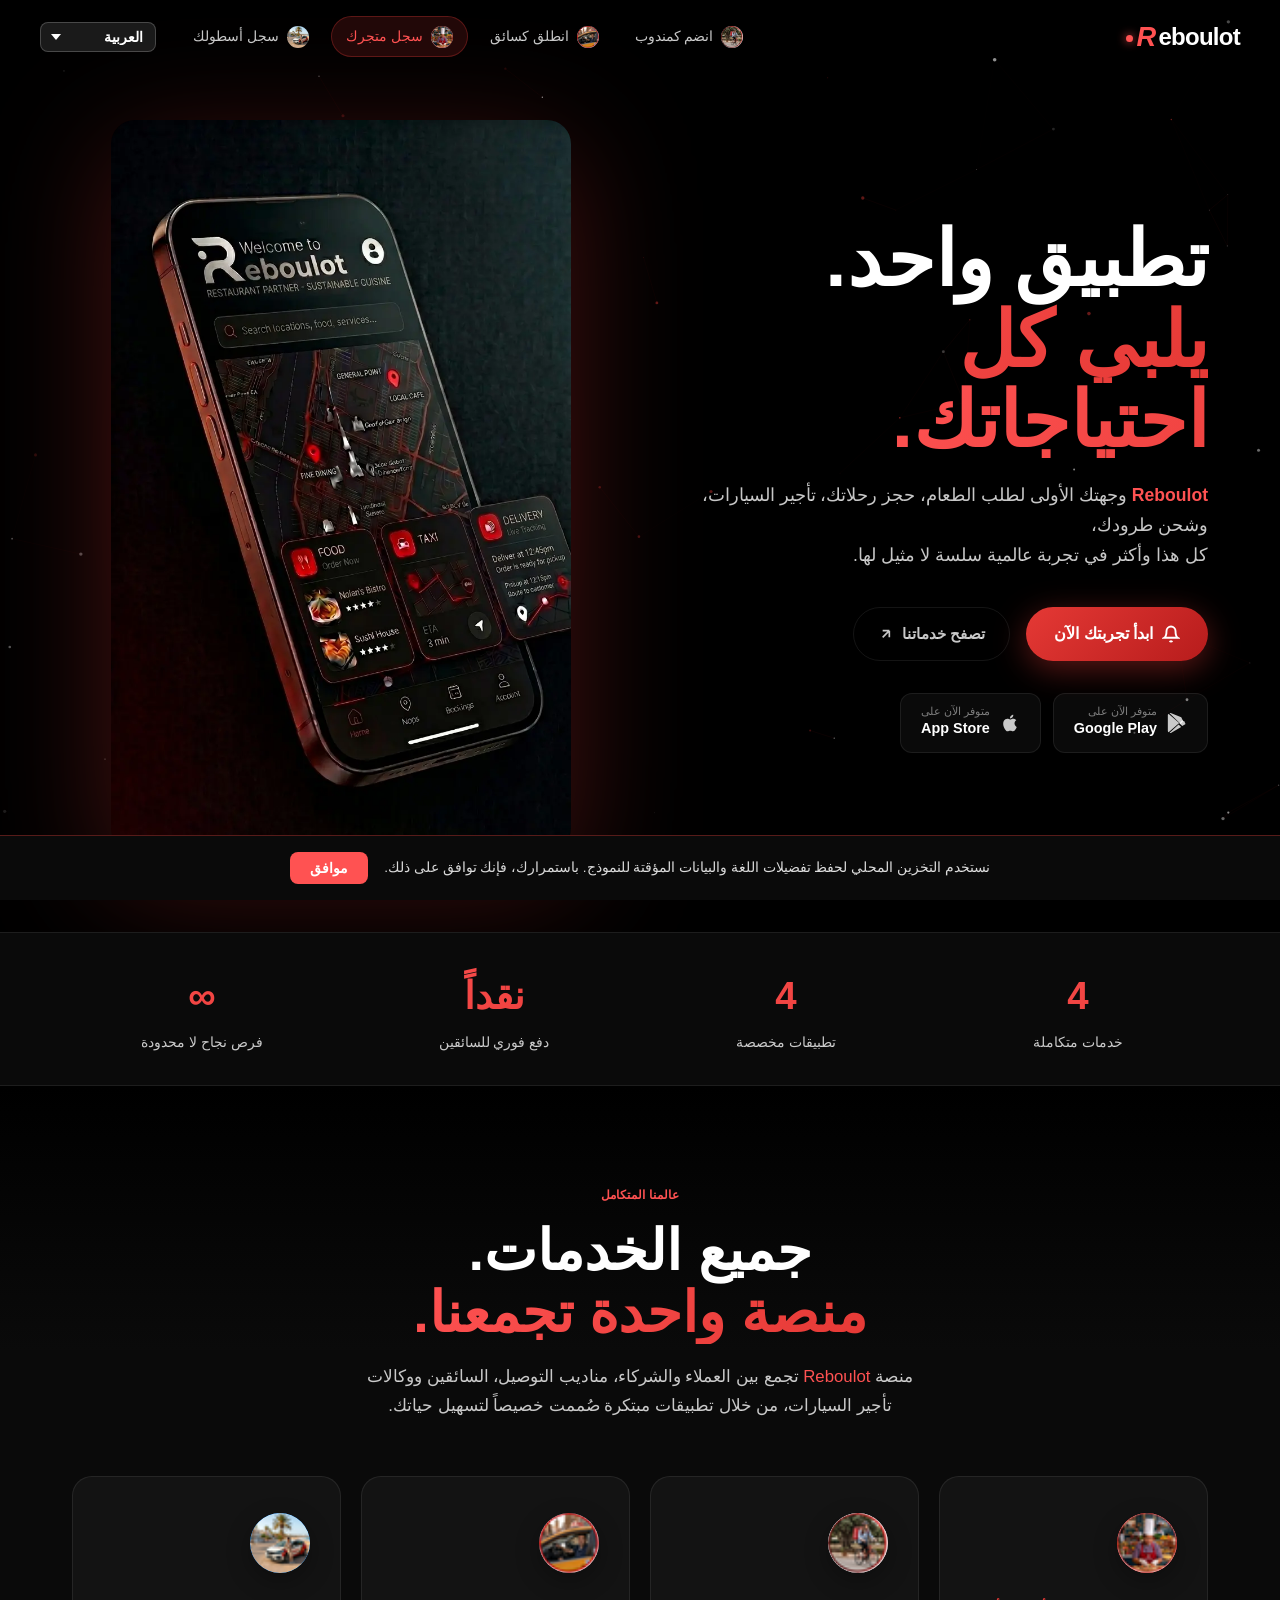
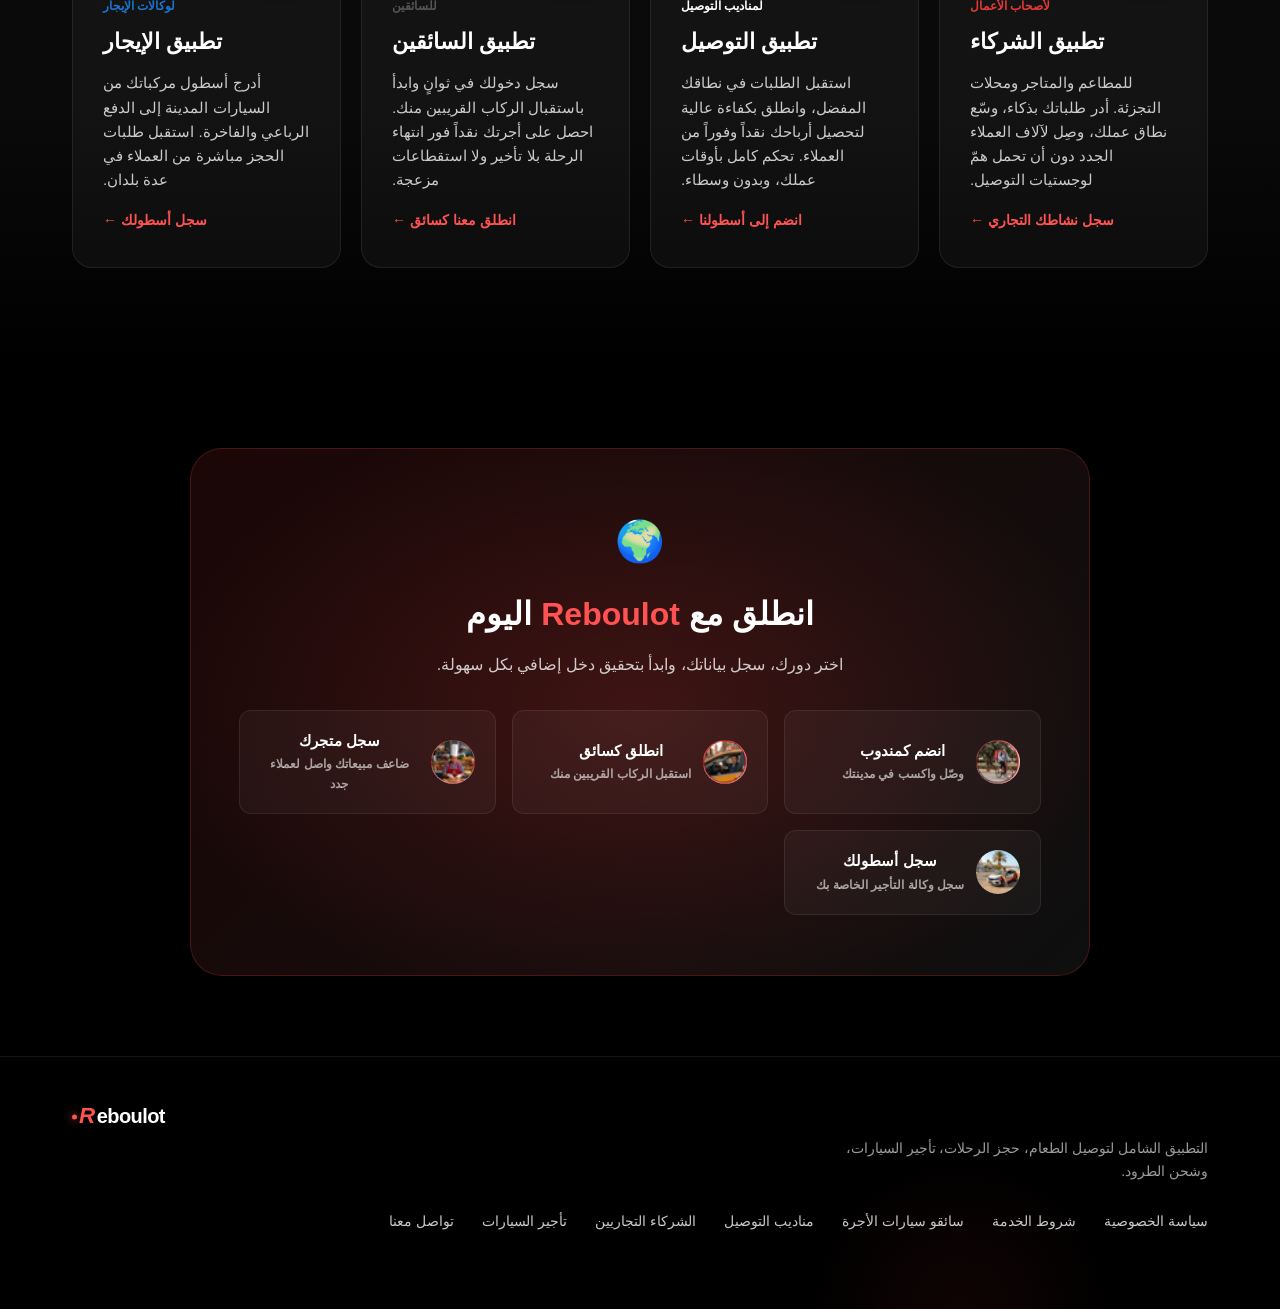
==== commit d2867ee6: "ddd" ====
--- a/index.html
+++ b/index.html
@@ -1,16 +1,8 @@
 <!DOCTYPE html>
-<html lang="fr" dir="ltr">
+<html lang="ar" dir="rtl">
 
 <head>
-    <script>
-        (function() {
-            const urlParams = new URLSearchParams(window.location.search);
-            const urlLang = urlParams.get('lang');
-            const lang = urlLang || localStorage.getItem('reboulot_lang') || 'fr';
-            document.documentElement.lang = lang;
-            document.documentElement.dir = lang === 'ar' ? 'rtl' : 'ltr';
-        })();
-    </script>
+    <script src="lang-init.js"></script>
     <meta charset="UTF-8" />
     <meta name="viewport" content="width=device-width, initial-scale=1.0" />
     <title data-i18n="page_title_index">Reboulot Food, Taxi, Delivery &amp; Car Rental Super-App</title>
@@ -28,16 +20,8 @@
     <link rel="stylesheet" href="style.css" />
     <link rel="icon" type="image/svg+xml" href="favicon.svg" />
     <link rel="canonical" href="https://reboulot.com/" />
-    <link rel="alternate" hreflang="fr" href="https://reboulot.com/?lang=fr" />
     <link rel="alternate" hreflang="en" href="https://reboulot.com/?lang=en" />
     <link rel="alternate" hreflang="ar" href="https://reboulot.com/?lang=ar" />
-    <link rel="alternate" hreflang="de" href="https://reboulot.com/?lang=de" />
-    <link rel="alternate" hreflang="it" href="https://reboulot.com/?lang=it" />
-    <link rel="alternate" hreflang="es" href="https://reboulot.com/?lang=es" />
-    <link rel="alternate" hreflang="pl" href="https://reboulot.com/?lang=pl" />
-    <link rel="alternate" hreflang="nl" href="https://reboulot.com/?lang=nl" />
-    <link rel="alternate" hreflang="sv" href="https://reboulot.com/?lang=sv" />
-    <link rel="alternate" hreflang="pt" href="https://reboulot.com/?lang=pt" />
     <meta property="og:image" content="https://reboulot.com/og-image.svg" />
     <meta name="twitter:card" content="summary_large_image" />
     <meta http-equiv="Content-Security-Policy" content="default-src 'self'; script-src 'self' https://unpkg.com 'unsafe-inline'; style-src 'self' https://fonts.googleapis.com https://unpkg.com 'unsafe-inline'; font-src 'self' https://fonts.gstatic.com; img-src 'self' data: https://*.tile.openstreetmap.org; connect-src 'self' https://registration-backend.dsridha.workers.dev; frame-src 'none'; object-src 'none'; base-uri 'self'" />
--- a/style.css
+++ b/style.css
@@ -546,6 +546,18 @@
 /* RTL Support */
 [dir="rtl"] {
   font-family: 'Tajawal', 'Inter', 'Outfit', sans-serif;
+  letter-spacing: 0;
+}
+[dir="rtl"] h1,
+[dir="rtl"] h2,
+[dir="rtl"] h3,
+[dir="rtl"] h4,
+[dir="rtl"] .stat-number,
+[dir="rtl"] .error-code,
+[dir="rtl"] .section-label,
+[dir="rtl"] .service-tag,
+[dir="rtl"] .store-badge small {
+  letter-spacing: 0;
 }
 [dir="rtl"] .nav-icon {
   margin-right: 0;
@@ -554,6 +566,8 @@
 [dir="rtl"] .lang-select {
   margin-left: 0;
   margin-right: 15px;
+  padding: 6px 12px 6px 28px;
+  background-position: left 10px center;
 }
 [dir="rtl"] .benefit-icon {
   margin-right: 0;
@@ -562,9 +576,10 @@
 [dir="rtl"] .service-cta {
   display: inline-block;
 }
-[dir="rtl"] .form-group input, 
+[dir="rtl"] .form-group input,
 [dir="rtl"] .form-group select {
   text-align: right;
+  font-family: 'Tajawal', 'Inter', sans-serif;
 }
 [dir="rtl"] .map-instruction {
   text-align: right;
@@ -577,6 +592,9 @@
 }
 [dir="rtl"] .lang-mobile-bar .lang-select {
   margin-right: 0;
+}
+[dir="rtl"] .premium-hero::before {
+  background: linear-gradient(to left, rgba(0,0,0,0.96) 0%, rgba(0,0,0,0.6) 100%);
 }
 /* === FOOTER === */
 .footer { position: relative; z-index: 1; border-top: 1px solid var(--border); }
@@ -689,6 +707,32 @@
   color: var(--text-muted);
 }
 
+/* Account Deletion Page */
+.deletion-steps {
+  padding-inline-start: 20px;
+  margin-top: 12px;
+}
+.deletion-steps li {
+  margin-bottom: 14px;
+  line-height: 1.7;
+  color: var(--text-muted);
+}
+.deletion-note {
+  font-size: 0.85rem;
+  color: var(--text-faint);
+  margin-top: 8px;
+}
+.deletion-mailto {
+  margin: 14px 0 8px;
+  display: inline-flex;
+}
+.deletion-form {
+  margin-top: 16px;
+}
+.deletion-form .form-group {
+  margin-bottom: 18px;
+}
+
 /* Consent Checkbox */
 .consent-group {
   margin: 20px 0;
@@ -833,8 +877,8 @@
   left: 0;
   right: 0;
   z-index: 10000;
-  background: #1a1a2e;
-  border-top: 1px solid rgba(255,255,255,0.1);
+  background: var(--bg2);
+  border-top: 1px solid rgba(229,57,53,0.35);
   padding: 16px 24px;
   display: flex;
   align-items: center;
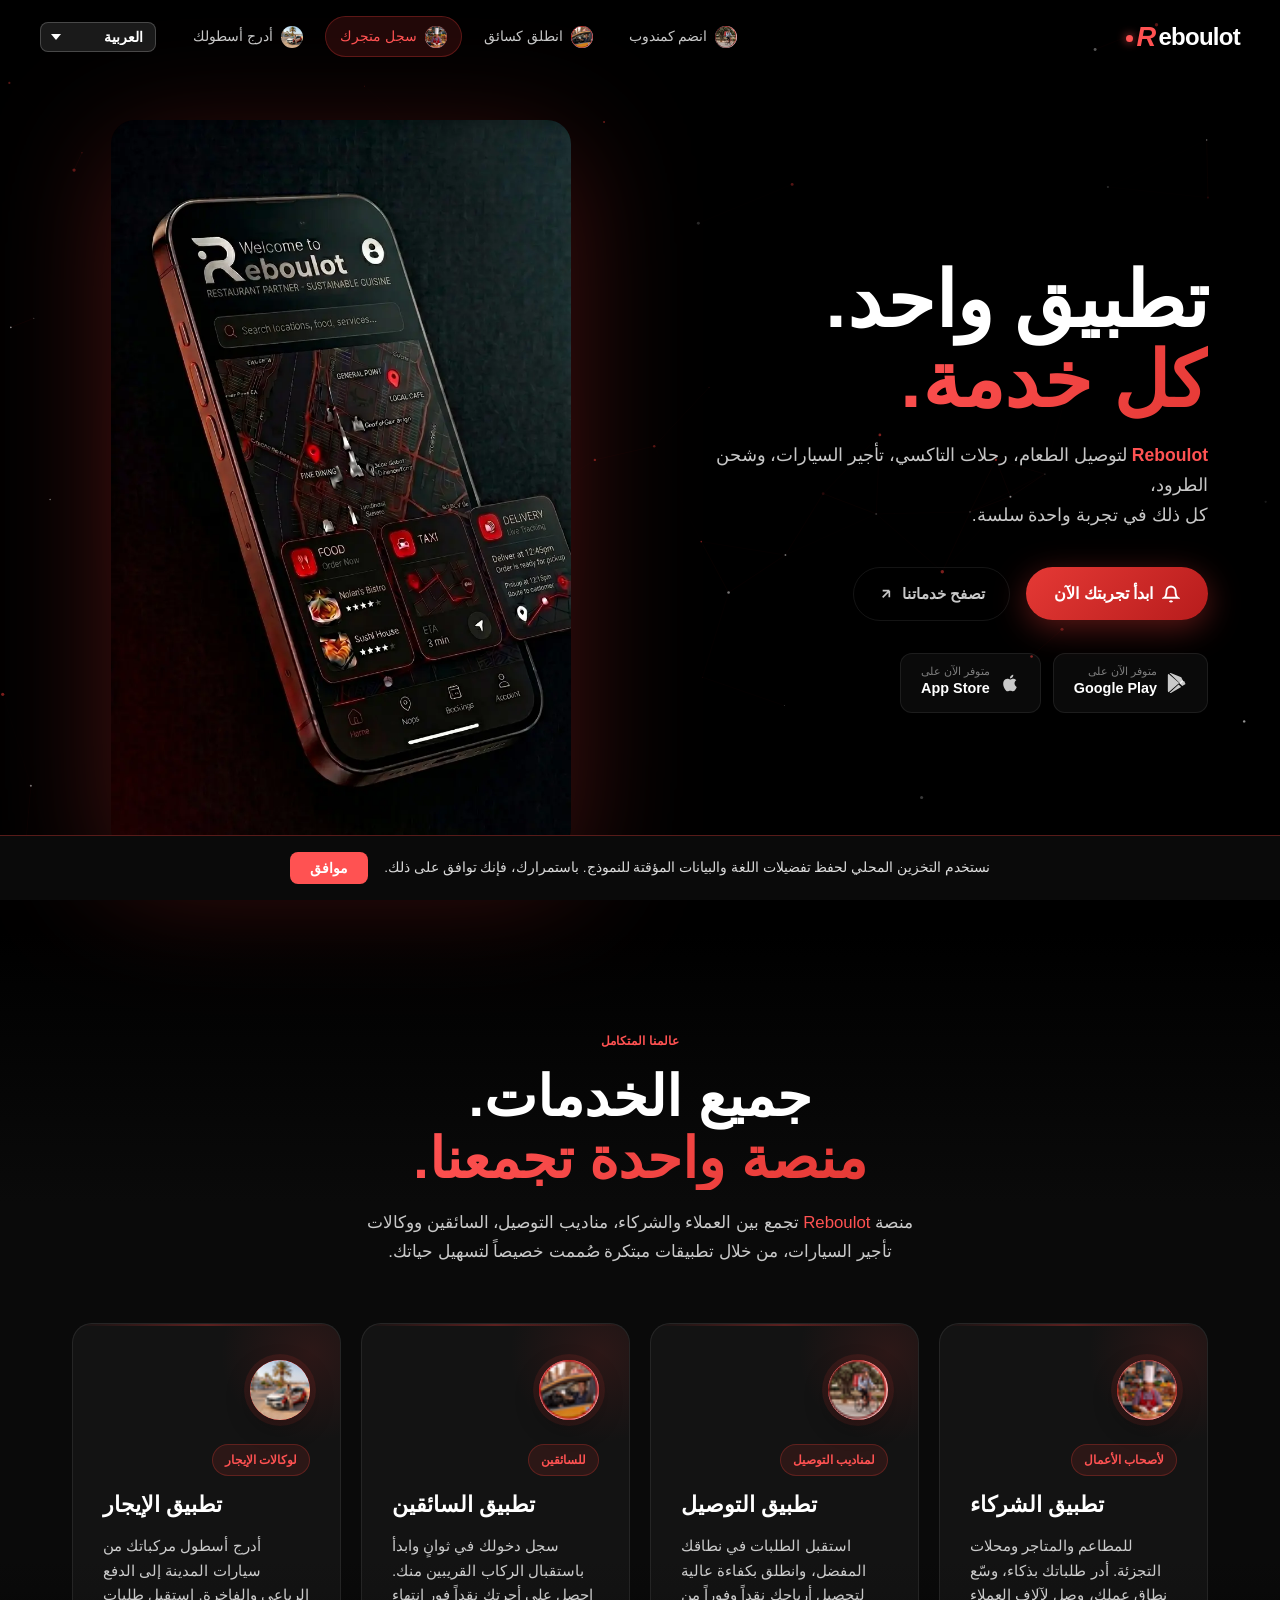
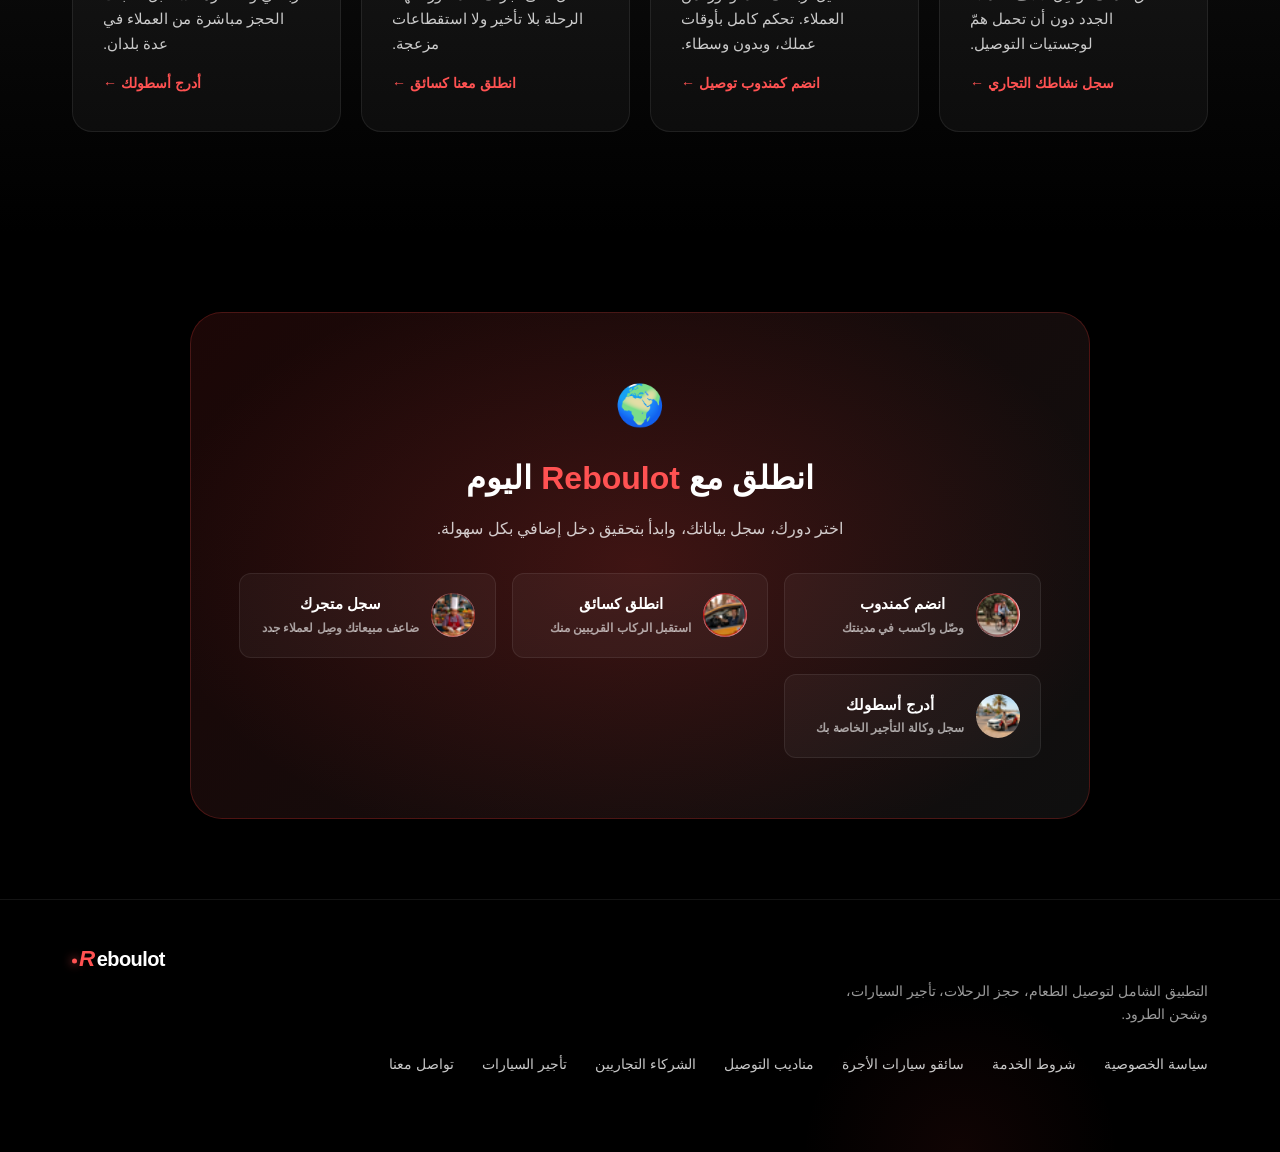
==== commit a68a986d: "dddfl" ====
--- a/index.html
+++ b/index.html
@@ -148,28 +148,6 @@
         </div>
     </section>
 
-    <!-- Stats Bar -->
-    <div class="stats-bar">
-        <div class="stats-inner">
-            <div class="stat-item">
-                <div class="stat-number" data-i18n="stat_1_val">4</div>
-                <div class="stat-label" data-i18n="stat_1_lbl">Services in One App</div>
-            </div>
-            <div class="stat-item">
-                <div class="stat-number" data-i18n="stat_2_val">4</div>
-                <div class="stat-label" data-i18n="stat_2_lbl">Dedicated Apps</div>
-            </div>
-            <div class="stat-item">
-                <div class="stat-number" data-i18n="stat_3_val">Cash</div>
-                <div class="stat-label" data-i18n="stat_3_lbl">Direct Payment to Drivers</div>
-            </div>
-            <div class="stat-item">
-                <div class="stat-number" data-i18n="stat_4_val">∞</div>
-                <div class="stat-label" data-i18n="stat_4_lbl">Growth Potential</div>
-            </div>
-        </div>
-    </div>
-
     <!-- Services Section -->
     <section class="services" id="services">
         <div class="section-inner">
--- a/style.css
+++ b/style.css
@@ -350,34 +350,6 @@
   pointer-events: none;
   filter: blur(20px);
 }
-/* === STATS BAR === */
-.stats-bar {
-  position: relative; z-index: 1;
-  background: var(--bg2);
-  border-top: 1px solid var(--border);
-  border-bottom: 1px solid var(--border);
-}
-.stats-inner {
-  max-width: 1200px;
-  margin: 0 auto;
-  padding: 32px;
-  display: grid;
-  grid-template-columns: repeat(auto-fit, minmax(180px, 1fr));
-  gap: 32px;
-  text-align: center;
-}
-.stat-item {}
-.stat-number {
-  font-family: 'Outfit', sans-serif;
-  font-size: 2.4rem;
-  font-weight: 900;
-  background: linear-gradient(135deg, var(--brand-light), var(--accent));
-  -webkit-background-clip: text;
-  -webkit-text-fill-color: transparent;
-  background-clip: text;
-}
-.stat-label { font-size: 0.88rem; color: var(--text-muted); margin-top: 4px; }
-
 /* === SHARED SECTIONS === */
 section { position: relative; z-index: 1; }
 .section-inner {
@@ -414,6 +386,10 @@
 .services { background: linear-gradient(180deg, transparent, var(--bg2) 30%, var(--bg2) 70%, transparent); }
 .services-grid { display: grid; grid-template-columns: repeat(auto-fit, minmax(260px, 1fr)); gap: 20px; text-align: left; }
 .service-block {
+  --c1: var(--brand);
+  --c2: var(--brand-light);
+  --c1-soft: rgba(229,57,53,0.12);
+  --c1-border: rgba(229,57,53,0.28);
   background: var(--surface);
   border: 1px solid var(--border);
   border-radius: var(--radius);
@@ -431,10 +407,18 @@
   top: 0; left: 0; right: 0;
   height: 2px;
   background: linear-gradient(90deg, transparent, var(--c1, var(--brand)), transparent);
-  opacity: 0;
+  opacity: 0.35;
   transition: opacity 0.4s;
 }
-.service-block:hover { transform: translateY(-8px); background: var(--surface-hover); border-color: rgba(255,255,255,0.12); box-shadow: 0 24px 56px rgba(0,0,0,0.4); }
+.service-block::after {
+  content: '';
+  position: absolute;
+  top: -60px; right: -60px;
+  width: 180px; height: 180px;
+  background: radial-gradient(circle, var(--c1-soft), transparent 70%);
+  pointer-events: none;
+}
+.service-block:hover { transform: translateY(-8px); background: var(--surface-hover); border-color: var(--c1-border); box-shadow: 0 24px 56px rgba(0,0,0,0.4), 0 0 32px var(--c1-soft); }
 .service-block:hover::before { opacity: 1; }
 .service-icon-wrap {
   width: 60px; height: 60px;
@@ -443,7 +427,7 @@
   display: flex; align-items: center; justify-content: center;
   font-size: 1.8rem;
   margin-bottom: 24px;
-  box-shadow: 0 8px 24px rgba(0,0,0,0.3);
+  box-shadow: 0 8px 24px rgba(0,0,0,0.3), 0 0 0 6px var(--c1-soft);
   overflow: hidden;
 }
 .service-icon-img {
@@ -452,13 +436,21 @@
   object-fit: cover;
   border-radius: 50%;
 }
-.service-tag { font-size: 0.75rem; font-weight: 700; letter-spacing: 0.1em; text-transform: uppercase; color: var(--c1); margin-bottom: 8px; }
+.service-tag {
+  align-self: flex-start;
+  background: var(--c1-soft);
+  border: 1px solid var(--c1-border);
+  color: var(--brand-light);
+  padding: 6px 12px;
+  border-radius: 999px;
+  font-size: 0.72rem;
+  font-weight: 700;
+  letter-spacing: 0.08em;
+  text-transform: uppercase;
+  margin-bottom: 12px;
+}
 .service-block h3 { font-family: 'Outfit', sans-serif; font-size: 1.35rem; font-weight: 800; margin-bottom: 12px; color: var(--text); }
 .service-block > p { font-size: 0.95rem; color: var(--text-muted); line-height: 1.6; flex-grow: 1; margin-bottom: 16px; }
-#svc-partner { --c1: #E53935; --c2: #FF5252; }
-#svc-delivery { --c1: #ffffff; --c2: #aaaaaa; }
-#svc-taxi { --c1: #555555; --c2: #888888; }
-#svc-car-rental { --c1: #1976D2; --c2: #42A5F5; }
 .service-cta {
   font-size: 0.88rem;
   font-weight: 700;
@@ -552,7 +544,6 @@
 [dir="rtl"] h2,
 [dir="rtl"] h3,
 [dir="rtl"] h4,
-[dir="rtl"] .stat-number,
 [dir="rtl"] .error-code,
 [dir="rtl"] .section-label,
 [dir="rtl"] .service-tag,
@@ -612,7 +603,6 @@
   .store-badges { justify-content: center; }
   .break-lg { display: none; }
   .hero-visual { order: -1; }
-  .stats-inner { grid-template-columns: repeat(2, 1fr); }
 }
 @media (max-width: 560px) {
   .navbar { padding: 14px 20px; }
@@ -621,7 +611,6 @@
   .form-row { flex-direction: column; }
   .footer-links { gap: 16px; }
   .services-grid { grid-template-columns: 1fr; }
-  .stats-inner { grid-template-columns: 1fr 1fr; gap: 20px; }
 }
 
 /* ==========================================================================
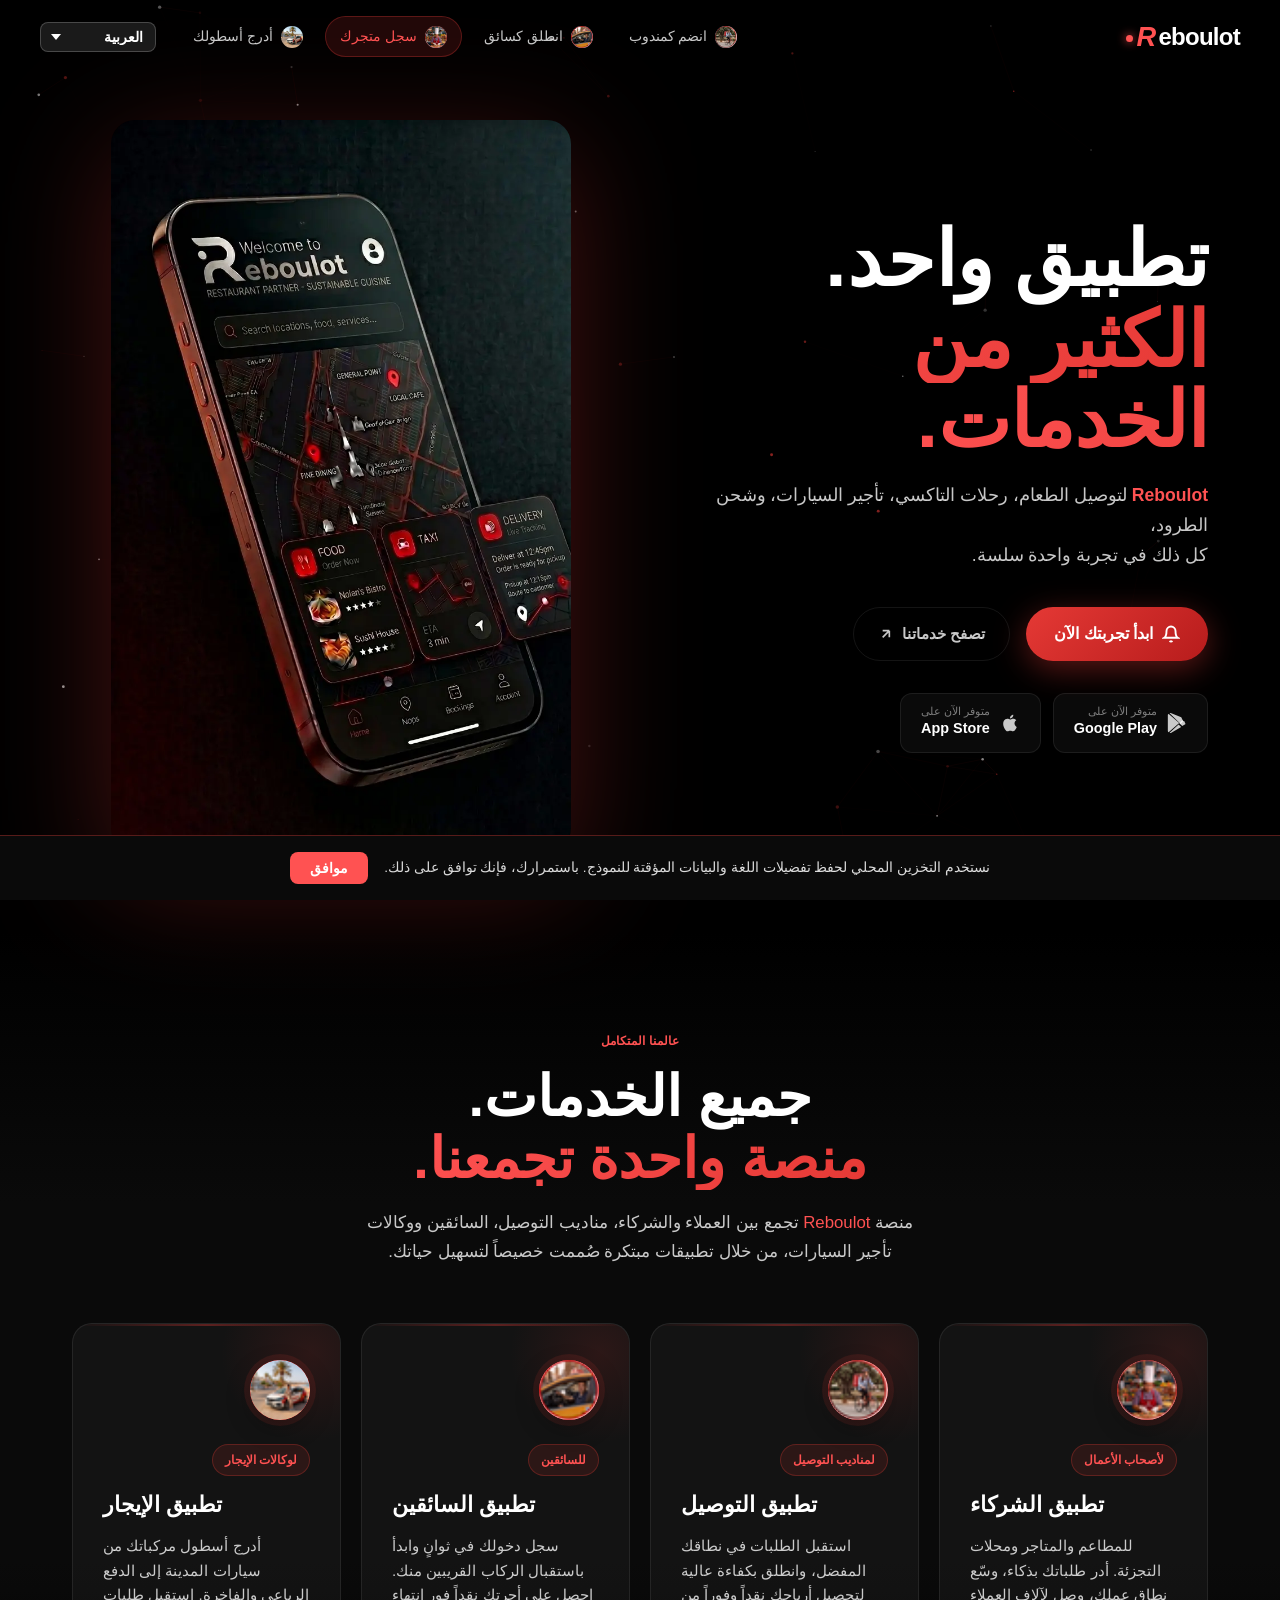
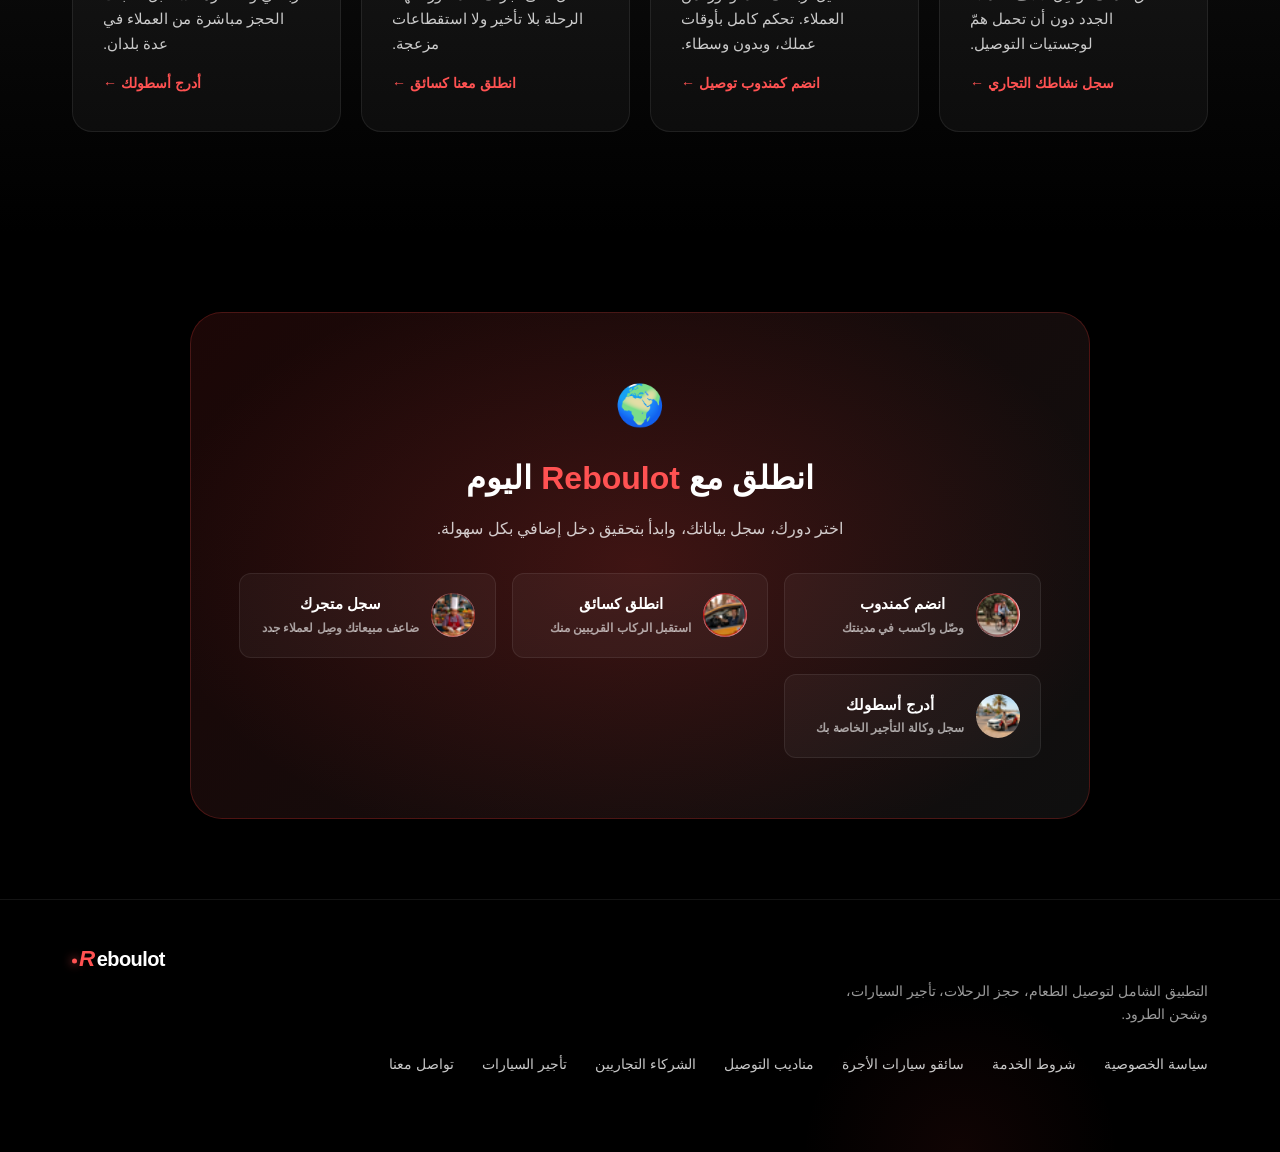
==== commit 9bafd57b: "hello" ====
--- a/index.html
+++ b/index.html
@@ -94,7 +94,7 @@
         <div class="hero-content">
             <h1 class="hero-title">
                 <span data-i18n="hero_title1">One App.</span><br />
-                <span class="gradient-text" data-i18n="hero_title2">Every Service.</span>
+                <span class="gradient-text" data-i18n="hero_title2">Lots of Services.</span>
             </h1>
             <p class="hero-subtitle" data-i18n="hero_sub">
                 <strong>Reboulot</strong> food delivery, taxi rides, car rental &amp; parcel shipping,<br class="break-lg" />
